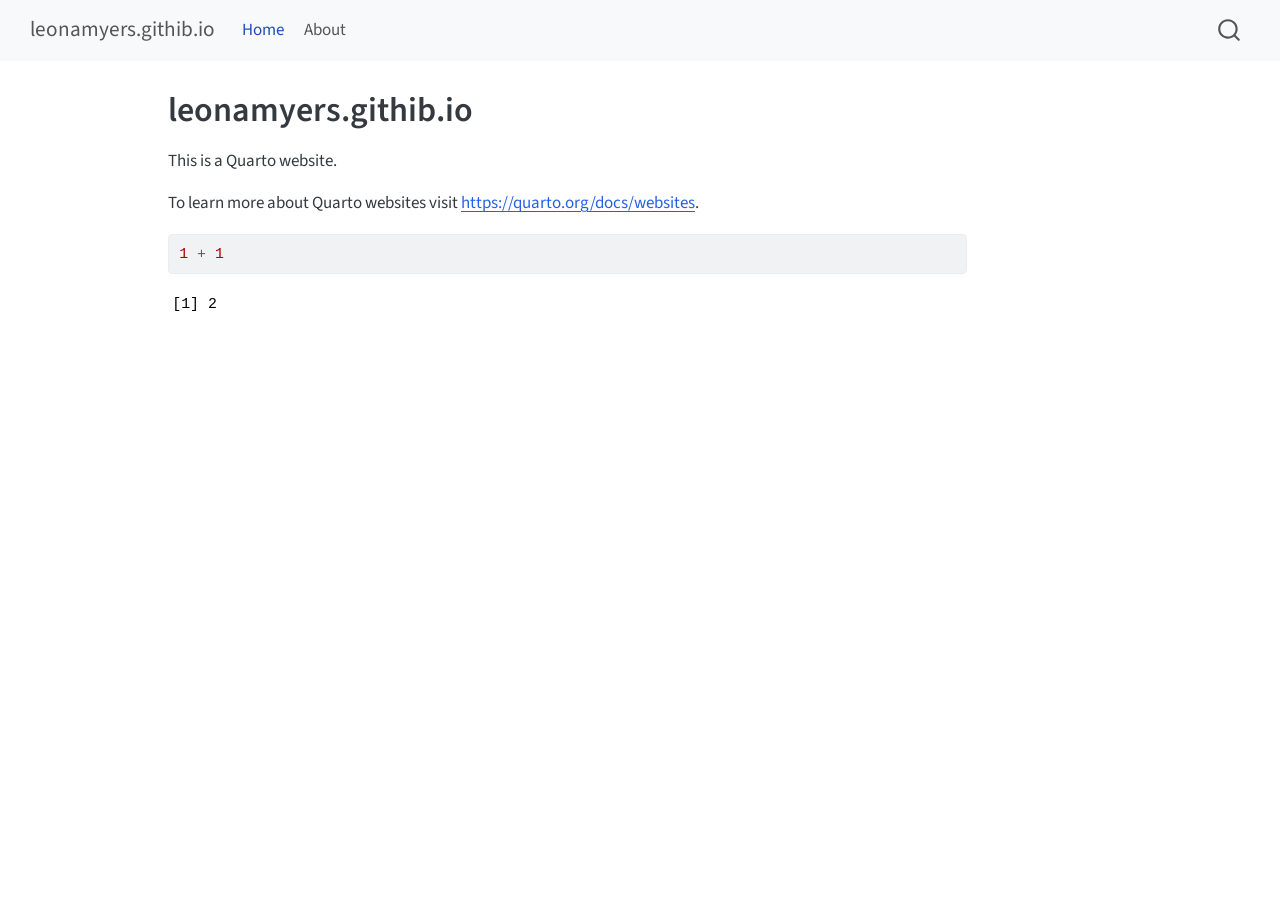
==== docs/index.html @ 743ceaf6 "commit" ====
<!DOCTYPE html>
<html xmlns="http://www.w3.org/1999/xhtml" lang="en" xml:lang="en"><head>

<meta charset="utf-8">
<meta name="generator" content="quarto-1.5.57">

<meta name="viewport" content="width=device-width, initial-scale=1.0, user-scalable=yes">


<title>leonamyers.githib.io</title>
<style>
code{white-space: pre-wrap;}
span.smallcaps{font-variant: small-caps;}
div.columns{display: flex; gap: min(4vw, 1.5em);}
div.column{flex: auto; overflow-x: auto;}
div.hanging-indent{margin-left: 1.5em; text-indent: -1.5em;}
ul.task-list{list-style: none;}
ul.task-list li input[type="checkbox"] {
  width: 0.8em;
  margin: 0 0.8em 0.2em -1em; /* quarto-specific, see https://github.com/quarto-dev/quarto-cli/issues/4556 */ 
  vertical-align: middle;
}
/* CSS for syntax highlighting */
pre > code.sourceCode { white-space: pre; position: relative; }
pre > code.sourceCode > span { line-height: 1.25; }
pre > code.sourceCode > span:empty { height: 1.2em; }
.sourceCode { overflow: visible; }
code.sourceCode > span { color: inherit; text-decoration: inherit; }
div.sourceCode { margin: 1em 0; }
pre.sourceCode { margin: 0; }
@media screen {
div.sourceCode { overflow: auto; }
}
@media print {
pre > code.sourceCode { white-space: pre-wrap; }
pre > code.sourceCode > span { display: inline-block; text-indent: -5em; padding-left: 5em; }
}
pre.numberSource code
  { counter-reset: source-line 0; }
pre.numberSource code > span
  { position: relative; left: -4em; counter-increment: source-line; }
pre.numberSource code > span > a:first-child::before
  { content: counter(source-line);
    position: relative; left: -1em; text-align: right; vertical-align: baseline;
    border: none; display: inline-block;
    -webkit-touch-callout: none; -webkit-user-select: none;
    -khtml-user-select: none; -moz-user-select: none;
    -ms-user-select: none; user-select: none;
    padding: 0 4px; width: 4em;
  }
pre.numberSource { margin-left: 3em;  padding-left: 4px; }
div.sourceCode
  {   }
@media screen {
pre > code.sourceCode > span > a:first-child::before { text-decoration: underline; }
}
</style>


<script src="site_libs/quarto-nav/quarto-nav.js"></script>
<script src="site_libs/quarto-nav/headroom.min.js"></script>
<script src="site_libs/clipboard/clipboard.min.js"></script>
<script src="site_libs/quarto-search/autocomplete.umd.js"></script>
<script src="site_libs/quarto-search/fuse.min.js"></script>
<script src="site_libs/quarto-search/quarto-search.js"></script>
<meta name="quarto:offset" content="./">
<script src="site_libs/quarto-html/quarto.js"></script>
<script src="site_libs/quarto-html/popper.min.js"></script>
<script src="site_libs/quarto-html/tippy.umd.min.js"></script>
<script src="site_libs/quarto-html/anchor.min.js"></script>
<link href="site_libs/quarto-html/tippy.css" rel="stylesheet">
<link href="site_libs/quarto-html/quarto-syntax-highlighting.css" rel="stylesheet" id="quarto-text-highlighting-styles">
<script src="site_libs/bootstrap/bootstrap.min.js"></script>
<link href="site_libs/bootstrap/bootstrap-icons.css" rel="stylesheet">
<link href="site_libs/bootstrap/bootstrap.min.css" rel="stylesheet" id="quarto-bootstrap" data-mode="light">
<script id="quarto-search-options" type="application/json">{
  "location": "navbar",
  "copy-button": false,
  "collapse-after": 3,
  "panel-placement": "end",
  "type": "overlay",
  "limit": 50,
  "keyboard-shortcut": [
    "f",
    "/",
    "s"
  ],
  "show-item-context": false,
  "language": {
    "search-no-results-text": "No results",
    "search-matching-documents-text": "matching documents",
    "search-copy-link-title": "Copy link to search",
    "search-hide-matches-text": "Hide additional matches",
    "search-more-match-text": "more match in this document",
    "search-more-matches-text": "more matches in this document",
    "search-clear-button-title": "Clear",
    "search-text-placeholder": "",
    "search-detached-cancel-button-title": "Cancel",
    "search-submit-button-title": "Submit",
    "search-label": "Search"
  }
}</script>


<link rel="stylesheet" href="styles.css">
</head>

<body class="nav-fixed">

<div id="quarto-search-results"></div>
  <header id="quarto-header" class="headroom fixed-top">
    <nav class="navbar navbar-expand-lg " data-bs-theme="dark">
      <div class="navbar-container container-fluid">
      <div class="navbar-brand-container mx-auto">
    <a class="navbar-brand" href="./index.html">
    <span class="navbar-title">leonamyers.githib.io</span>
    </a>
  </div>
            <div id="quarto-search" class="" title="Search"></div>
          <button class="navbar-toggler" type="button" data-bs-toggle="collapse" data-bs-target="#navbarCollapse" aria-controls="navbarCollapse" role="menu" aria-expanded="false" aria-label="Toggle navigation" onclick="if (window.quartoToggleHeadroom) { window.quartoToggleHeadroom(); }">
  <span class="navbar-toggler-icon"></span>
</button>
          <div class="collapse navbar-collapse" id="navbarCollapse">
            <ul class="navbar-nav navbar-nav-scroll me-auto">
  <li class="nav-item">
    <a class="nav-link active" href="./index.html" aria-current="page"> 
<span class="menu-text">Home</span></a>
  </li>  
  <li class="nav-item">
    <a class="nav-link" href="./about.html"> 
<span class="menu-text">About</span></a>
  </li>  
</ul>
          </div> <!-- /navcollapse -->
            <div class="quarto-navbar-tools">
</div>
      </div> <!-- /container-fluid -->
    </nav>
</header>
<!-- content -->
<div id="quarto-content" class="quarto-container page-columns page-rows-contents page-layout-article page-navbar">
<!-- sidebar -->
<!-- margin-sidebar -->
    <div id="quarto-margin-sidebar" class="sidebar margin-sidebar zindex-bottom">
        
    </div>
<!-- main -->
<main class="content" id="quarto-document-content">

<header id="title-block-header" class="quarto-title-block default">
<div class="quarto-title">
<h1 class="title">leonamyers.githib.io</h1>
</div>



<div class="quarto-title-meta">

    
  
    
  </div>
  


</header>


<p>This is a Quarto website.</p>
<p>To learn more about Quarto websites visit <a href="https://quarto.org/docs/websites" class="uri">https://quarto.org/docs/websites</a>.</p>
<div class="cell">
<div class="sourceCode cell-code" id="cb1"><pre class="sourceCode r code-with-copy"><code class="sourceCode r"><span id="cb1-1"><a href="#cb1-1" aria-hidden="true" tabindex="-1"></a><span class="dv">1</span> <span class="sc">+</span> <span class="dv">1</span></span></code><button title="Copy to Clipboard" class="code-copy-button"><i class="bi"></i></button></pre></div>
<div class="cell-output cell-output-stdout">
<pre><code>[1] 2</code></pre>
</div>
</div>



</main> <!-- /main -->
<script id="quarto-html-after-body" type="application/javascript">
window.document.addEventListener("DOMContentLoaded", function (event) {
  const toggleBodyColorMode = (bsSheetEl) => {
    const mode = bsSheetEl.getAttribute("data-mode");
    const bodyEl = window.document.querySelector("body");
    if (mode === "dark") {
      bodyEl.classList.add("quarto-dark");
      bodyEl.classList.remove("quarto-light");
    } else {
      bodyEl.classList.add("quarto-light");
      bodyEl.classList.remove("quarto-dark");
    }
  }
  const toggleBodyColorPrimary = () => {
    const bsSheetEl = window.document.querySelector("link#quarto-bootstrap");
    if (bsSheetEl) {
      toggleBodyColorMode(bsSheetEl);
    }
  }
  toggleBodyColorPrimary();  
  const icon = "";
  const anchorJS = new window.AnchorJS();
  anchorJS.options = {
    placement: 'right',
    icon: icon
  };
  anchorJS.add('.anchored');
  const isCodeAnnotation = (el) => {
    for (const clz of el.classList) {
      if (clz.startsWith('code-annotation-')) {                     
        return true;
      }
    }
    return false;
  }
  const onCopySuccess = function(e) {
    // button target
    const button = e.trigger;
    // don't keep focus
    button.blur();
    // flash "checked"
    button.classList.add('code-copy-button-checked');
    var currentTitle = button.getAttribute("title");
    button.setAttribute("title", "Copied!");
    let tooltip;
    if (window.bootstrap) {
      button.setAttribute("data-bs-toggle", "tooltip");
      button.setAttribute("data-bs-placement", "left");
      button.setAttribute("data-bs-title", "Copied!");
      tooltip = new bootstrap.Tooltip(button, 
        { trigger: "manual", 
          customClass: "code-copy-button-tooltip",
          offset: [0, -8]});
      tooltip.show();    
    }
    setTimeout(function() {
      if (tooltip) {
        tooltip.hide();
        button.removeAttribute("data-bs-title");
        button.removeAttribute("data-bs-toggle");
        button.removeAttribute("data-bs-placement");
      }
      button.setAttribute("title", currentTitle);
      button.classList.remove('code-copy-button-checked');
    }, 1000);
    // clear code selection
    e.clearSelection();
  }
  const getTextToCopy = function(trigger) {
      const codeEl = trigger.previousElementSibling.cloneNode(true);
      for (const childEl of codeEl.children) {
        if (isCodeAnnotation(childEl)) {
          childEl.remove();
        }
      }
      return codeEl.innerText;
  }
  const clipboard = new window.ClipboardJS('.code-copy-button:not([data-in-quarto-modal])', {
    text: getTextToCopy
  });
  clipboard.on('success', onCopySuccess);
  if (window.document.getElementById('quarto-embedded-source-code-modal')) {
    // For code content inside modals, clipBoardJS needs to be initialized with a container option
    // TODO: Check when it could be a function (https://github.com/zenorocha/clipboard.js/issues/860)
    const clipboardModal = new window.ClipboardJS('.code-copy-button[data-in-quarto-modal]', {
      text: getTextToCopy,
      container: window.document.getElementById('quarto-embedded-source-code-modal')
    });
    clipboardModal.on('success', onCopySuccess);
  }
    var localhostRegex = new RegExp(/^(?:http|https):\/\/localhost\:?[0-9]*\//);
    var mailtoRegex = new RegExp(/^mailto:/);
      var filterRegex = new RegExp('/' + window.location.host + '/');
    var isInternal = (href) => {
        return filterRegex.test(href) || localhostRegex.test(href) || mailtoRegex.test(href);
    }
    // Inspect non-navigation links and adorn them if external
 	var links = window.document.querySelectorAll('a[href]:not(.nav-link):not(.navbar-brand):not(.toc-action):not(.sidebar-link):not(.sidebar-item-toggle):not(.pagination-link):not(.no-external):not([aria-hidden]):not(.dropdown-item):not(.quarto-navigation-tool):not(.about-link)');
    for (var i=0; i<links.length; i++) {
      const link = links[i];
      if (!isInternal(link.href)) {
        // undo the damage that might have been done by quarto-nav.js in the case of
        // links that we want to consider external
        if (link.dataset.originalHref !== undefined) {
          link.href = link.dataset.originalHref;
        }
      }
    }
  function tippyHover(el, contentFn, onTriggerFn, onUntriggerFn) {
    const config = {
      allowHTML: true,
      maxWidth: 500,
      delay: 100,
      arrow: false,
      appendTo: function(el) {
          return el.parentElement;
      },
      interactive: true,
      interactiveBorder: 10,
      theme: 'quarto',
      placement: 'bottom-start',
    };
    if (contentFn) {
      config.content = contentFn;
    }
    if (onTriggerFn) {
      config.onTrigger = onTriggerFn;
    }
    if (onUntriggerFn) {
      config.onUntrigger = onUntriggerFn;
    }
    window.tippy(el, config); 
  }
  const noterefs = window.document.querySelectorAll('a[role="doc-noteref"]');
  for (var i=0; i<noterefs.length; i++) {
    const ref = noterefs[i];
    tippyHover(ref, function() {
      // use id or data attribute instead here
      let href = ref.getAttribute('data-footnote-href') || ref.getAttribute('href');
      try { href = new URL(href).hash; } catch {}
      const id = href.replace(/^#\/?/, "");
      const note = window.document.getElementById(id);
      if (note) {
        return note.innerHTML;
      } else {
        return "";
      }
    });
  }
  const xrefs = window.document.querySelectorAll('a.quarto-xref');
  const processXRef = (id, note) => {
    // Strip column container classes
    const stripColumnClz = (el) => {
      el.classList.remove("page-full", "page-columns");
      if (el.children) {
        for (const child of el.children) {
          stripColumnClz(child);
        }
      }
    }
    stripColumnClz(note)
    if (id === null || id.startsWith('sec-')) {
      // Special case sections, only their first couple elements
      const container = document.createElement("div");
      if (note.children && note.children.length > 2) {
        container.appendChild(note.children[0].cloneNode(true));
        for (let i = 1; i < note.children.length; i++) {
          const child = note.children[i];
          if (child.tagName === "P" && child.innerText === "") {
            continue;
          } else {
            container.appendChild(child.cloneNode(true));
            break;
          }
        }
        if (window.Quarto?.typesetMath) {
          window.Quarto.typesetMath(container);
        }
        return container.innerHTML
      } else {
        if (window.Quarto?.typesetMath) {
          window.Quarto.typesetMath(note);
        }
        return note.innerHTML;
      }
    } else {
      // Remove any anchor links if they are present
      const anchorLink = note.querySelector('a.anchorjs-link');
      if (anchorLink) {
        anchorLink.remove();
      }
      if (window.Quarto?.typesetMath) {
        window.Quarto.typesetMath(note);
      }
      // TODO in 1.5, we should make sure this works without a callout special case
      if (note.classList.contains("callout")) {
        return note.outerHTML;
      } else {
        return note.innerHTML;
      }
    }
  }
  for (var i=0; i<xrefs.length; i++) {
    const xref = xrefs[i];
    tippyHover(xref, undefined, function(instance) {
      instance.disable();
      let url = xref.getAttribute('href');
      let hash = undefined; 
      if (url.startsWith('#')) {
        hash = url;
      } else {
        try { hash = new URL(url).hash; } catch {}
      }
      if (hash) {
        const id = hash.replace(/^#\/?/, "");
        const note = window.document.getElementById(id);
        if (note !== null) {
          try {
            const html = processXRef(id, note.cloneNode(true));
            instance.setContent(html);
          } finally {
            instance.enable();
            instance.show();
          }
        } else {
          // See if we can fetch this
          fetch(url.split('#')[0])
          .then(res => res.text())
          .then(html => {
            const parser = new DOMParser();
            const htmlDoc = parser.parseFromString(html, "text/html");
            const note = htmlDoc.getElementById(id);
            if (note !== null) {
              const html = processXRef(id, note);
              instance.setContent(html);
            } 
          }).finally(() => {
            instance.enable();
            instance.show();
          });
        }
      } else {
        // See if we can fetch a full url (with no hash to target)
        // This is a special case and we should probably do some content thinning / targeting
        fetch(url)
        .then(res => res.text())
        .then(html => {
          const parser = new DOMParser();
          const htmlDoc = parser.parseFromString(html, "text/html");
          const note = htmlDoc.querySelector('main.content');
          if (note !== null) {
            // This should only happen for chapter cross references
            // (since there is no id in the URL)
            // remove the first header
            if (note.children.length > 0 && note.children[0].tagName === "HEADER") {
              note.children[0].remove();
            }
            const html = processXRef(null, note);
            instance.setContent(html);
          } 
        }).finally(() => {
          instance.enable();
          instance.show();
        });
      }
    }, function(instance) {
    });
  }
      let selectedAnnoteEl;
      const selectorForAnnotation = ( cell, annotation) => {
        let cellAttr = 'data-code-cell="' + cell + '"';
        let lineAttr = 'data-code-annotation="' +  annotation + '"';
        const selector = 'span[' + cellAttr + '][' + lineAttr + ']';
        return selector;
      }
      const selectCodeLines = (annoteEl) => {
        const doc = window.document;
        const targetCell = annoteEl.getAttribute("data-target-cell");
        const targetAnnotation = annoteEl.getAttribute("data-target-annotation");
        const annoteSpan = window.document.querySelector(selectorForAnnotation(targetCell, targetAnnotation));
        const lines = annoteSpan.getAttribute("data-code-lines").split(",");
        const lineIds = lines.map((line) => {
          return targetCell + "-" + line;
        })
        let top = null;
        let height = null;
        let parent = null;
        if (lineIds.length > 0) {
            //compute the position of the single el (top and bottom and make a div)
            const el = window.document.getElementById(lineIds[0]);
            top = el.offsetTop;
            height = el.offsetHeight;
            parent = el.parentElement.parentElement;
          if (lineIds.length > 1) {
            const lastEl = window.document.getElementById(lineIds[lineIds.length - 1]);
            const bottom = lastEl.offsetTop + lastEl.offsetHeight;
            height = bottom - top;
          }
          if (top !== null && height !== null && parent !== null) {
            // cook up a div (if necessary) and position it 
            let div = window.document.getElementById("code-annotation-line-highlight");
            if (div === null) {
              div = window.document.createElement("div");
              div.setAttribute("id", "code-annotation-line-highlight");
              div.style.position = 'absolute';
              parent.appendChild(div);
            }
            div.style.top = top - 2 + "px";
            div.style.height = height + 4 + "px";
            div.style.left = 0;
            let gutterDiv = window.document.getElementById("code-annotation-line-highlight-gutter");
            if (gutterDiv === null) {
              gutterDiv = window.document.createElement("div");
              gutterDiv.setAttribute("id", "code-annotation-line-highlight-gutter");
              gutterDiv.style.position = 'absolute';
              const codeCell = window.document.getElementById(targetCell);
              const gutter = codeCell.querySelector('.code-annotation-gutter');
              gutter.appendChild(gutterDiv);
            }
            gutterDiv.style.top = top - 2 + "px";
            gutterDiv.style.height = height + 4 + "px";
          }
          selectedAnnoteEl = annoteEl;
        }
      };
      const unselectCodeLines = () => {
        const elementsIds = ["code-annotation-line-highlight", "code-annotation-line-highlight-gutter"];
        elementsIds.forEach((elId) => {
          const div = window.document.getElementById(elId);
          if (div) {
            div.remove();
          }
        });
        selectedAnnoteEl = undefined;
      };
        // Handle positioning of the toggle
    window.addEventListener(
      "resize",
      throttle(() => {
        elRect = undefined;
        if (selectedAnnoteEl) {
          selectCodeLines(selectedAnnoteEl);
        }
      }, 10)
    );
    function throttle(fn, ms) {
    let throttle = false;
    let timer;
      return (...args) => {
        if(!throttle) { // first call gets through
            fn.apply(this, args);
            throttle = true;
        } else { // all the others get throttled
            if(timer) clearTimeout(timer); // cancel #2
            timer = setTimeout(() => {
              fn.apply(this, args);
              timer = throttle = false;
            }, ms);
        }
      };
    }
      // Attach click handler to the DT
      const annoteDls = window.document.querySelectorAll('dt[data-target-cell]');
      for (const annoteDlNode of annoteDls) {
        annoteDlNode.addEventListener('click', (event) => {
          const clickedEl = event.target;
          if (clickedEl !== selectedAnnoteEl) {
            unselectCodeLines();
            const activeEl = window.document.querySelector('dt[data-target-cell].code-annotation-active');
            if (activeEl) {
              activeEl.classList.remove('code-annotation-active');
            }
            selectCodeLines(clickedEl);
            clickedEl.classList.add('code-annotation-active');
          } else {
            // Unselect the line
            unselectCodeLines();
            clickedEl.classList.remove('code-annotation-active');
          }
        });
      }
  const findCites = (el) => {
    const parentEl = el.parentElement;
    if (parentEl) {
      const cites = parentEl.dataset.cites;
      if (cites) {
        return {
          el,
          cites: cites.split(' ')
        };
      } else {
        return findCites(el.parentElement)
      }
    } else {
      return undefined;
    }
  };
  var bibliorefs = window.document.querySelectorAll('a[role="doc-biblioref"]');
  for (var i=0; i<bibliorefs.length; i++) {
    const ref = bibliorefs[i];
    const citeInfo = findCites(ref);
    if (citeInfo) {
      tippyHover(citeInfo.el, function() {
        var popup = window.document.createElement('div');
        citeInfo.cites.forEach(function(cite) {
          var citeDiv = window.document.createElement('div');
          citeDiv.classList.add('hanging-indent');
          citeDiv.classList.add('csl-entry');
          var biblioDiv = window.document.getElementById('ref-' + cite);
          if (biblioDiv) {
            citeDiv.innerHTML = biblioDiv.innerHTML;
          }
          popup.appendChild(citeDiv);
        });
        return popup.innerHTML;
      });
    }
  }
});
</script>
</div> <!-- /content -->




</body></html>
---- docs/site_libs/quarto-html/tippy.css ----
.tippy-box[data-animation=fade][data-state=hidden]{opacity:0}[data-tippy-root]{max-width:calc(100vw - 10px)}.tippy-box{position:relative;background-color:#333;color:#fff;border-radius:4px;font-size:14px;line-height:1.4;white-space:normal;outline:0;transition-property:transform,visibility,opacity}.tippy-box[data-placement^=top]>.tippy-arrow{bottom:0}.tippy-box[data-placement^=top]>.tippy-arrow:before{bottom:-7px;left:0;border-width:8px 8px 0;border-top-color:initial;transform-origin:center top}.tippy-box[data-placement^=bottom]>.tippy-arrow{top:0}.tippy-box[data-placement^=bottom]>.tippy-arrow:before{top:-7px;left:0;border-width:0 8px 8px;border-bottom-color:initial;transform-origin:center bottom}.tippy-box[data-placement^=left]>.tippy-arrow{right:0}.tippy-box[data-placement^=left]>.tippy-arrow:before{border-width:8px 0 8px 8px;border-left-color:initial;right:-7px;transform-origin:center left}.tippy-box[data-placement^=right]>.tippy-arrow{left:0}.tippy-box[data-placement^=right]>.tippy-arrow:before{left:-7px;border-width:8px 8px 8px 0;border-right-color:initial;transform-origin:center right}.tippy-box[data-inertia][data-state=visible]{transition-timing-function:cubic-bezier(.54,1.5,.38,1.11)}.tippy-arrow{width:16px;height:16px;color:#333}.tippy-arrow:before{content:"";position:absolute;border-color:transparent;border-style:solid}.tippy-content{position:relative;padding:5px 9px;z-index:1}
---- docs/site_libs/quarto-html/quarto-syntax-highlighting.css ----
/* quarto syntax highlight colors */
:root {
  --quarto-hl-ot-color: #003B4F;
  --quarto-hl-at-color: #657422;
  --quarto-hl-ss-color: #20794D;
  --quarto-hl-an-color: #5E5E5E;
  --quarto-hl-fu-color: #4758AB;
  --quarto-hl-st-color: #20794D;
  --quarto-hl-cf-color: #003B4F;
  --quarto-hl-op-color: #5E5E5E;
  --quarto-hl-er-color: #AD0000;
  --quarto-hl-bn-color: #AD0000;
  --quarto-hl-al-color: #AD0000;
  --quarto-hl-va-color: #111111;
  --quarto-hl-bu-color: inherit;
  --quarto-hl-ex-color: inherit;
  --quarto-hl-pp-color: #AD0000;
  --quarto-hl-in-color: #5E5E5E;
  --quarto-hl-vs-color: #20794D;
  --quarto-hl-wa-color: #5E5E5E;
  --quarto-hl-do-color: #5E5E5E;
  --quarto-hl-im-color: #00769E;
  --quarto-hl-ch-color: #20794D;
  --quarto-hl-dt-color: #AD0000;
  --quarto-hl-fl-color: #AD0000;
  --quarto-hl-co-color: #5E5E5E;
  --quarto-hl-cv-color: #5E5E5E;
  --quarto-hl-cn-color: #8f5902;
  --quarto-hl-sc-color: #5E5E5E;
  --quarto-hl-dv-color: #AD0000;
  --quarto-hl-kw-color: #003B4F;
}

/* other quarto variables */
:root {
  --quarto-font-monospace: SFMono-Regular, Menlo, Monaco, Consolas, "Liberation Mono", "Courier New", monospace;
}

pre > code.sourceCode > span {
  color: #003B4F;
}

code span {
  color: #003B4F;
}

code.sourceCode > span {
  color: #003B4F;
}

div.sourceCode,
div.sourceCode pre.sourceCode {
  color: #003B4F;
}

code span.ot {
  color: #003B4F;
  font-style: inherit;
}

code span.at {
  color: #657422;
  font-style: inherit;
}

code span.ss {
  color: #20794D;
  font-style: inherit;
}

code span.an {
  color: #5E5E5E;
  font-style: inherit;
}

code span.fu {
  color: #4758AB;
  font-style: inherit;
}

code span.st {
  color: #20794D;
  font-style: inherit;
}

code span.cf {
  color: #003B4F;
  font-weight: bold;
  font-style: inherit;
}

code span.op {
  color: #5E5E5E;
  font-style: inherit;
}

code span.er {
  color: #AD0000;
  font-style: inherit;
}

code span.bn {
  color: #AD0000;
  font-style: inherit;
}

code span.al {
  color: #AD0000;
  font-style: inherit;
}

code span.va {
  color: #111111;
  font-style: inherit;
}

code span.bu {
  font-style: inherit;
}

code span.ex {
  font-style: inherit;
}

code span.pp {
  color: #AD0000;
  font-style: inherit;
}

code span.in {
  color: #5E5E5E;
  font-style: inherit;
}

code span.vs {
  color: #20794D;
  font-style: inherit;
}

code span.wa {
  color: #5E5E5E;
  font-style: italic;
}

code span.do {
  color: #5E5E5E;
  font-style: italic;
}

code span.im {
  color: #00769E;
  font-style: inherit;
}

code span.ch {
  color: #20794D;
  font-style: inherit;
}

code span.dt {
  color: #AD0000;
  font-style: inherit;
}

code span.fl {
  color: #AD0000;
  font-style: inherit;
}

code span.co {
  color: #5E5E5E;
  font-style: inherit;
}

code span.cv {
  color: #5E5E5E;
  font-style: italic;
}

code span.cn {
  color: #8f5902;
  font-style: inherit;
}

code span.sc {
  color: #5E5E5E;
  font-style: inherit;
}

code span.dv {
  color: #AD0000;
  font-style: inherit;
}

code span.kw {
  color: #003B4F;
  font-weight: bold;
  font-style: inherit;
}

.prevent-inlining {
  content: "</";
}

/*# sourceMappingURL=debc5d5d77c3f9108843748ff7464032.css.map */
---- docs/styles.css ----
/* css styles */
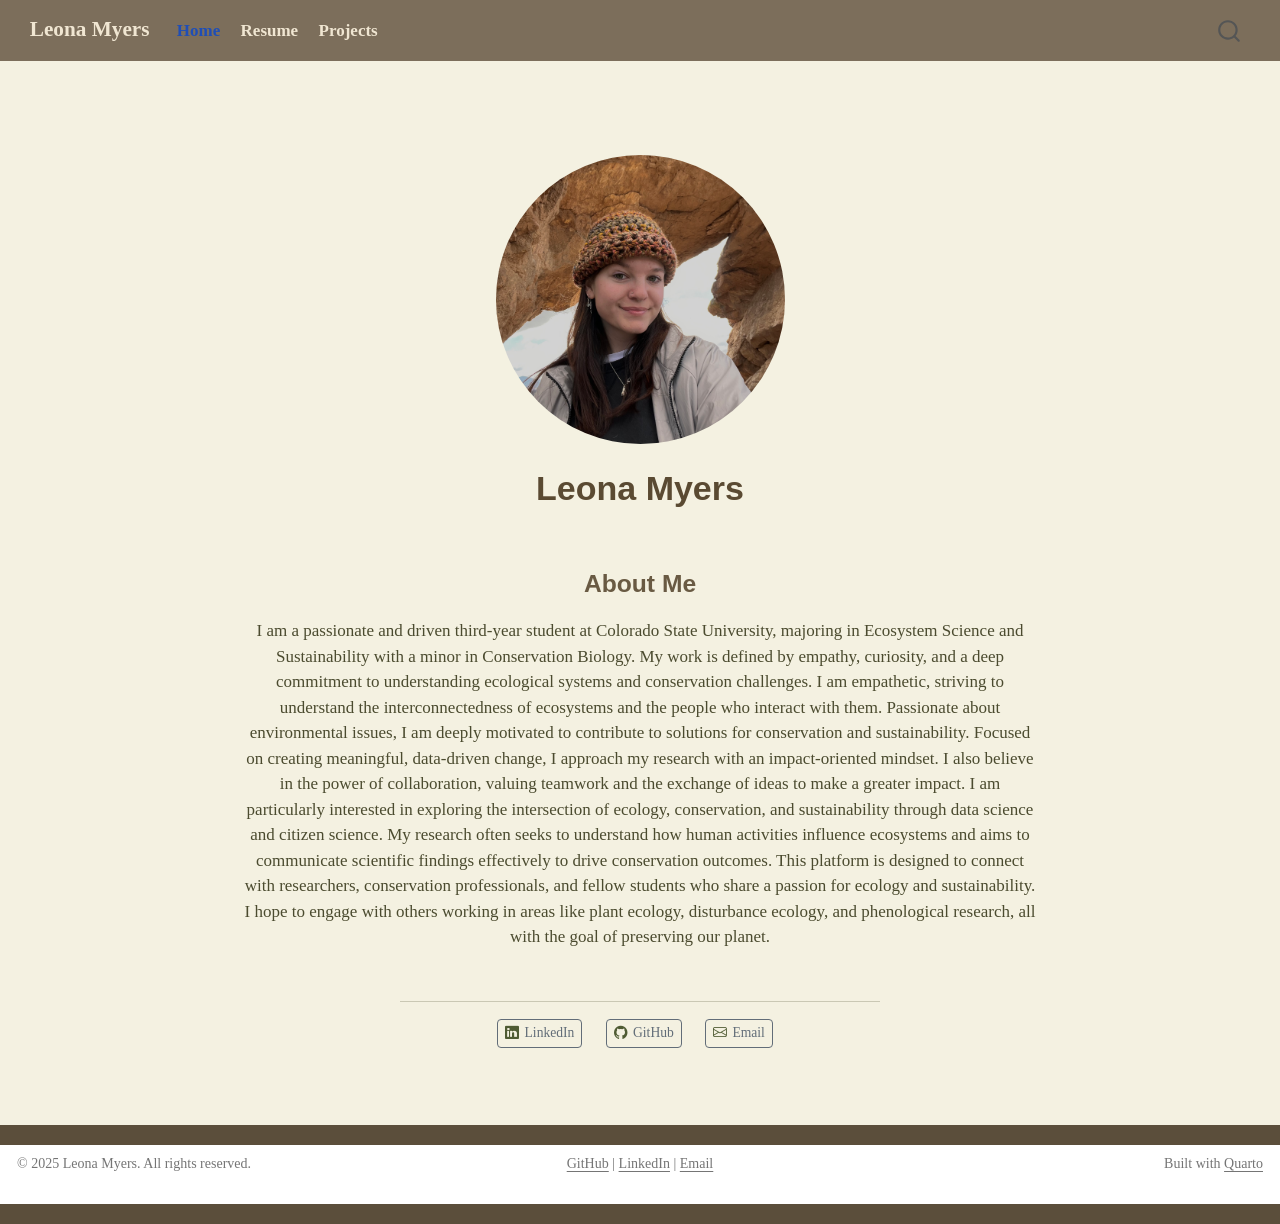
==== commit 0d7f5af4: "commit" ====
--- a/docs/index.html
+++ b/docs/index.html
@@ -7,7 +7,7 @@
 <meta name="viewport" content="width=device-width, initial-scale=1.0, user-scalable=yes">
 
 
-<title>leonamyers.githib.io</title>
+<title>Leona Myers</title>
 <style>
 code{white-space: pre-wrap;}
 span.smallcaps{font-variant: small-caps;}
@@ -20,40 +20,6 @@
   margin: 0 0.8em 0.2em -1em; /* quarto-specific, see https://github.com/quarto-dev/quarto-cli/issues/4556 */ 
   vertical-align: middle;
 }
-/* CSS for syntax highlighting */
-pre > code.sourceCode { white-space: pre; position: relative; }
-pre > code.sourceCode > span { line-height: 1.25; }
-pre > code.sourceCode > span:empty { height: 1.2em; }
-.sourceCode { overflow: visible; }
-code.sourceCode > span { color: inherit; text-decoration: inherit; }
-div.sourceCode { margin: 1em 0; }
-pre.sourceCode { margin: 0; }
-@media screen {
-div.sourceCode { overflow: auto; }
-}
-@media print {
-pre > code.sourceCode { white-space: pre-wrap; }
-pre > code.sourceCode > span { display: inline-block; text-indent: -5em; padding-left: 5em; }
-}
-pre.numberSource code
-  { counter-reset: source-line 0; }
-pre.numberSource code > span
-  { position: relative; left: -4em; counter-increment: source-line; }
-pre.numberSource code > span > a:first-child::before
-  { content: counter(source-line);
-    position: relative; left: -1em; text-align: right; vertical-align: baseline;
-    border: none; display: inline-block;
-    -webkit-touch-callout: none; -webkit-user-select: none;
-    -khtml-user-select: none; -moz-user-select: none;
-    -ms-user-select: none; user-select: none;
-    padding: 0 4px; width: 4em;
-  }
-pre.numberSource { margin-left: 3em;  padding-left: 4px; }
-div.sourceCode
-  {   }
-@media screen {
-pre > code.sourceCode > span > a:first-child::before { text-decoration: underline; }
-}
 </style>
 
 
@@ -67,7 +33,6 @@
 <script src="site_libs/quarto-html/quarto.js"></script>
 <script src="site_libs/quarto-html/popper.min.js"></script>
 <script src="site_libs/quarto-html/tippy.umd.min.js"></script>
-<script src="site_libs/quarto-html/anchor.min.js"></script>
 <link href="site_libs/quarto-html/tippy.css" rel="stylesheet">
 <link href="site_libs/quarto-html/quarto-syntax-highlighting.css" rel="stylesheet" id="quarto-text-highlighting-styles">
 <script src="site_libs/bootstrap/bootstrap.min.js"></script>
@@ -105,7 +70,7 @@
 <link rel="stylesheet" href="styles.css">
 </head>
 
-<body class="nav-fixed">
+<body class="nav-fixed fullcontent">
 
 <div id="quarto-search-results"></div>
   <header id="quarto-header" class="headroom fixed-top">
@@ -113,7 +78,7 @@
       <div class="navbar-container container-fluid">
       <div class="navbar-brand-container mx-auto">
     <a class="navbar-brand" href="./index.html">
-    <span class="navbar-title">leonamyers.githib.io</span>
+    <span class="navbar-title">Leona Myers</span>
     </a>
   </div>
             <div id="quarto-search" class="" title="Search"></div>
@@ -127,8 +92,12 @@
 <span class="menu-text">Home</span></a>
   </li>  
   <li class="nav-item">
-    <a class="nav-link" href="./about.html"> 
-<span class="menu-text">About</span></a>
+    <a class="nav-link" href="./resume.html"> 
+<span class="menu-text">Resume</span></a>
+  </li>  
+  <li class="nav-item">
+    <a class="nav-link" href="./projects.html"> 
+<span class="menu-text">Projects</span></a>
   </li>  
 </ul>
           </div> <!-- /navcollapse -->
@@ -141,43 +110,42 @@
 <div id="quarto-content" class="quarto-container page-columns page-rows-contents page-layout-article page-navbar">
 <!-- sidebar -->
 <!-- margin-sidebar -->
-    <div id="quarto-margin-sidebar" class="sidebar margin-sidebar zindex-bottom">
-        
-    </div>
+    
 <!-- main -->
-<main class="content" id="quarto-document-content">
-
-<header id="title-block-header" class="quarto-title-block default">
+<div class="quarto-about-jolla">
+  <img src="/media/profilepic.jpg" class="about-image
+  round " style="height: 17em; width: 17em;">
+ <header id="title-block-header" class="quarto-title-block default">
 <div class="quarto-title">
-<h1 class="title">leonamyers.githib.io</h1>
+<h1 class="title">Leona Myers</h1>
 </div>
-
-
-
 <div class="quarto-title-meta">
-
-    
-  
-    
   </div>
-  
-
-
-</header>
-
-
-<p>This is a Quarto website.</p>
-<p>To learn more about Quarto websites visit <a href="https://quarto.org/docs/websites" class="uri">https://quarto.org/docs/websites</a>.</p>
-<div class="cell">
-<div class="sourceCode cell-code" id="cb1"><pre class="sourceCode r code-with-copy"><code class="sourceCode r"><span id="cb1-1"><a href="#cb1-1" aria-hidden="true" tabindex="-1"></a><span class="dv">1</span> <span class="sc">+</span> <span class="dv">1</span></span></code><button title="Copy to Clipboard" class="code-copy-button"><i class="bi"></i></button></pre></div>
-<div class="cell-output cell-output-stdout">
-<pre><code>[1] 2</code></pre>
+</header><main class="content" id="quarto-document-content">
+<section id="about-me" class="level3">
+<h3 data-anchor-id="about-me">About Me</h3>
+<p>I am a passionate and driven third-year student at Colorado State University, majoring in Ecosystem Science and Sustainability with a minor in Conservation Biology. My work is defined by empathy, curiosity, and a deep commitment to understanding ecological systems and conservation challenges. I am empathetic, striving to understand the interconnectedness of ecosystems and the people who interact with them. Passionate about environmental issues, I am deeply motivated to contribute to solutions for conservation and sustainability. Focused on creating meaningful, data-driven change, I approach my research with an impact-oriented mindset. I also believe in the power of collaboration, valuing teamwork and the exchange of ideas to make a greater impact. I am particularly interested in exploring the intersection of ecology, conservation, and sustainability through data science and citizen science. My research often seeks to understand how human activities influence ecosystems and aims to communicate scientific findings effectively to drive conservation outcomes. This platform is designed to connect with researchers, conservation professionals, and fellow students who share a passion for ecology and sustainability. I hope to engage with others working in areas like plant ecology, disturbance ecology, and phenological research, all with the goal of preserving our planet.</p>
+
+
+</section>
+</main> 
+  <hr class="about-sep">
+   <div class="about-links">
+  <a href="https://www.linkedin.com/in/leona-myers-bb9471296/" class="about-link" rel="" target="">
+    <i class="bi bi-linkedin"></i>
+     <span class="about-link-text">LinkedIn</span>
+  </a>
+  <a href="https://github.com/leonamyers" class="about-link" rel="" target="">
+    <i class="bi bi-github"></i>
+     <span class="about-link-text">GitHub</span>
+  </a>
+  <a href="mailto:leona18@colostate.edu" class="about-link" rel="" target="">
+    <i class="bi bi-envelope"></i>
+     <span class="about-link-text">Email</span>
+  </a>
 </div>
 </div>
-
-
-
-</main> <!-- /main -->
+ <!-- /main -->
 <script id="quarto-html-after-body" type="application/javascript">
 window.document.addEventListener("DOMContentLoaded", function (event) {
   const toggleBodyColorMode = (bsSheetEl) => {
@@ -198,13 +166,6 @@
     }
   }
   toggleBodyColorPrimary();  
-  const icon = "";
-  const anchorJS = new window.AnchorJS();
-  anchorJS.options = {
-    placement: 'right',
-    icon: icon
-  };
-  anchorJS.add('.anchored');
   const isCodeAnnotation = (el) => {
     for (const clz of el.classList) {
       if (clz.startsWith('code-annotation-')) {                     
@@ -599,6 +560,19 @@
 });
 </script>
 </div> <!-- /content -->
+<footer class="footer">
+  <div class="nav-footer">
+    <div class="nav-footer-left">
+<p>© 2025 Leona Myers. All rights reserved.</p>
+</div>   
+    <div class="nav-footer-center">
+<p><a href="https://github.com/leonamyers">GitHub</a> | <a href="https://www.linkedin.com/in/leona-myers-bb9471296/">LinkedIn</a> | <a href="mailto:leona18@colostate.edu">Email</a></p>
+</div>
+    <div class="nav-footer-right">
+<p>Built with <a href="https://quarto.org/">Quarto</a></p>
+</div>
+  </div>
+</footer>
 
 
 
--- a/docs/styles.css
+++ b/docs/styles.css
@@ -1 +1,80 @@
 /* css styles */
+body {
+    background-color: #f4f1e1; /* Light beige background (earthy tone) */
+    color: #4b4b2f; /* Dark olive green text color */
+    font-family: 'Georgia', serif; /* Natural serif font */
+}
+
+/* Header styles */
+h1, h2, h3, h4, h5, h6 {
+    color: #5a4a32; /* Dark brown headers */
+    font-family: 'Arial', sans-serif;
+    margin-bottom: 20px;
+}
+
+/* Navbar styles */
+.navbar {
+    background-color: #7c6e5b; /* Earthy brown background for the navbar */
+}
+
+.navbar a {
+    color: #f0e6d2; /* Creamy white links */
+    font-weight: bold;
+}
+
+.navbar a:hover {
+    color: #f4a300; /* Warm yellow on hover */
+}
+
+/* Button styles */
+.btn {
+    background-color: #4f5b33; /* Olive green buttons */
+    color: #f4f1e1; /* Light text on buttons */
+    border-radius: 5px;
+}
+
+.btn:hover {
+    background-color: #8b9d47; /* Light olive green on hover */
+}
+
+/* Footer styles */
+footer {
+    background-color: #5b4e3b; /* Darker brown footer */
+    color: #f4f1e1; /* Creamy white text */
+    padding: 20px 0;
+    text-align: center;
+}
+
+/* Link hover effects */
+a {
+    color: #6c5b3d; /* Muted brownish green */
+}
+
+a:hover {
+    color: #ffcc00; /* Bright yellow on hover */
+}
+
+/* Table styles */
+table th {
+    background-color: #a8906b; /* Warm brownish-orange table headers */
+    color: #fff; /* White text for table headers */
+}
+
+table tr:nth-child(odd) {
+    background-color: #e7d8c9; /* Light brown for odd rows */
+}
+
+table tr:nth-child(even) {
+    background-color: #f4e1b2; /* Soft beige for even rows */
+}
+
+/* Customizing the links in your About section */
+.about-links a {
+    font-size: 1.2em;
+    margin-right: 10px;
+}
+
+.about-links i {
+    color: #4f5b33; /* Earthy green for icons */
+    margin-right: 8px;
+}
